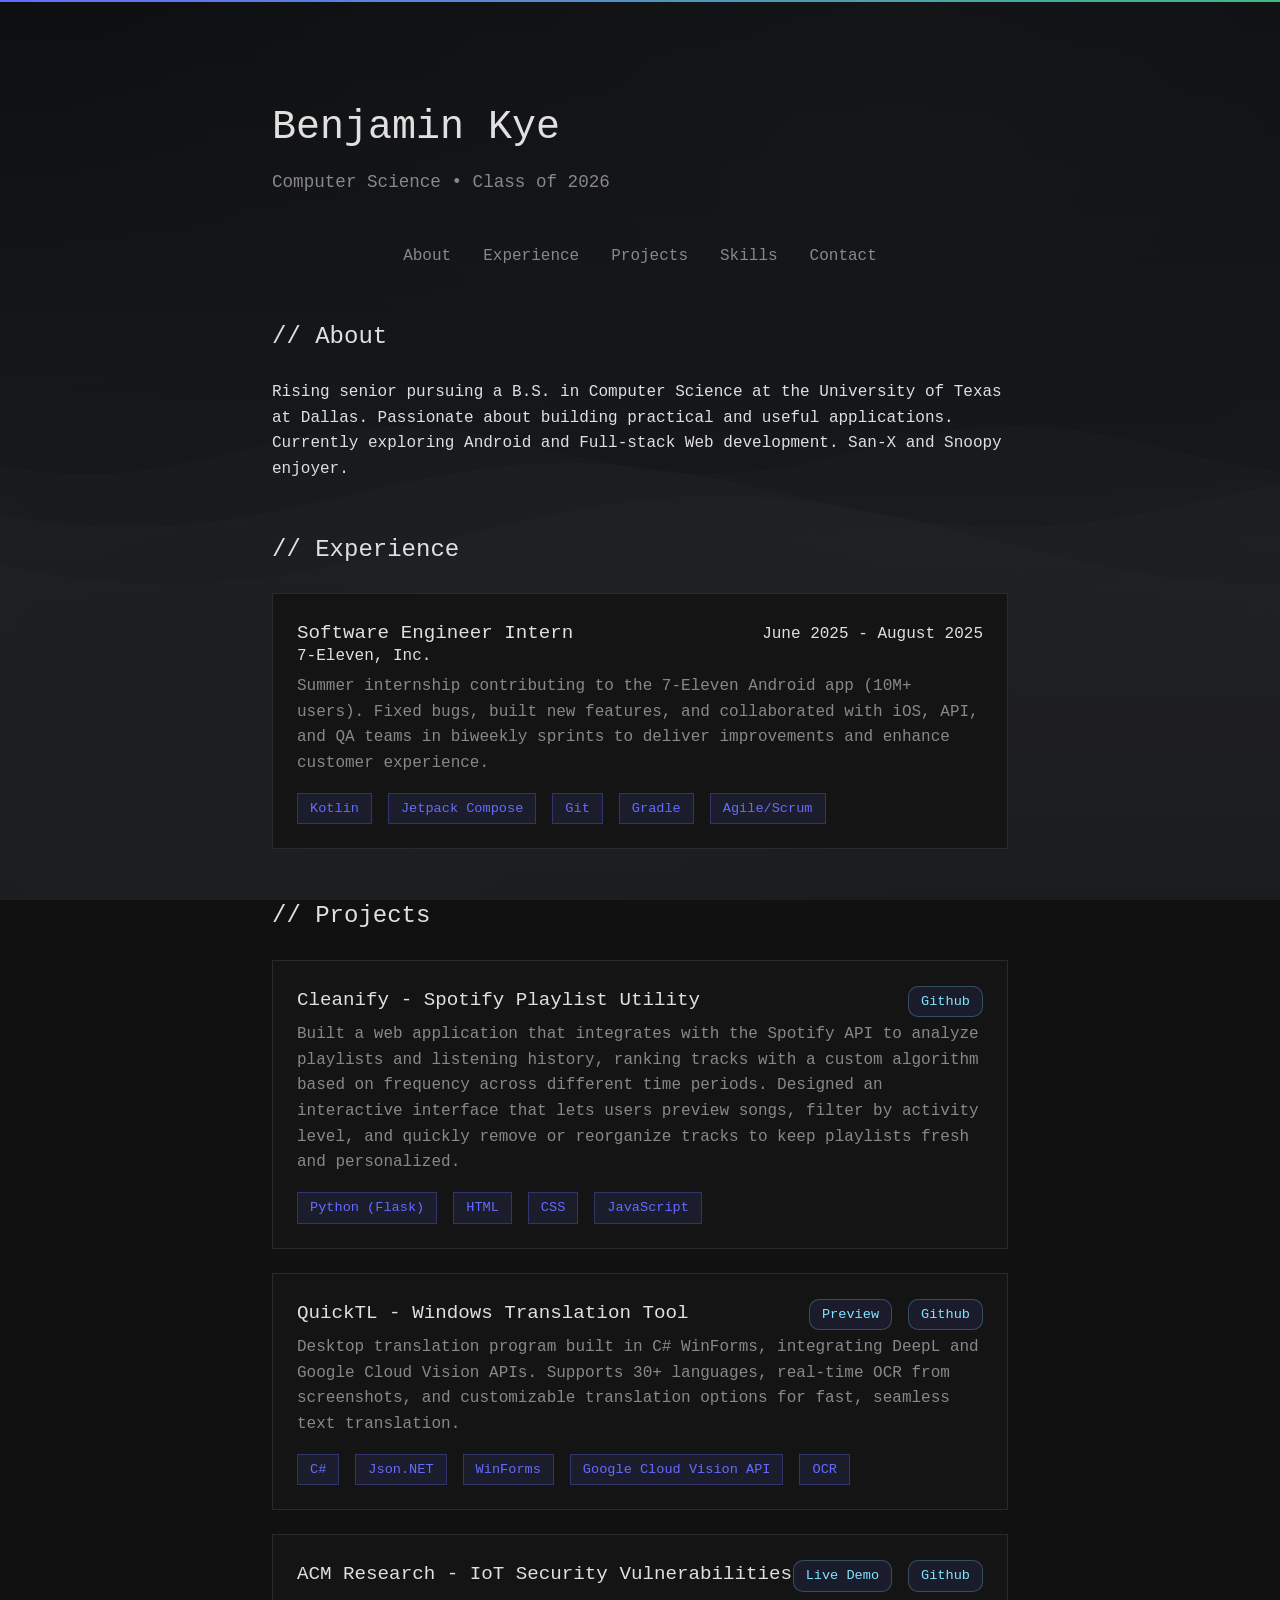
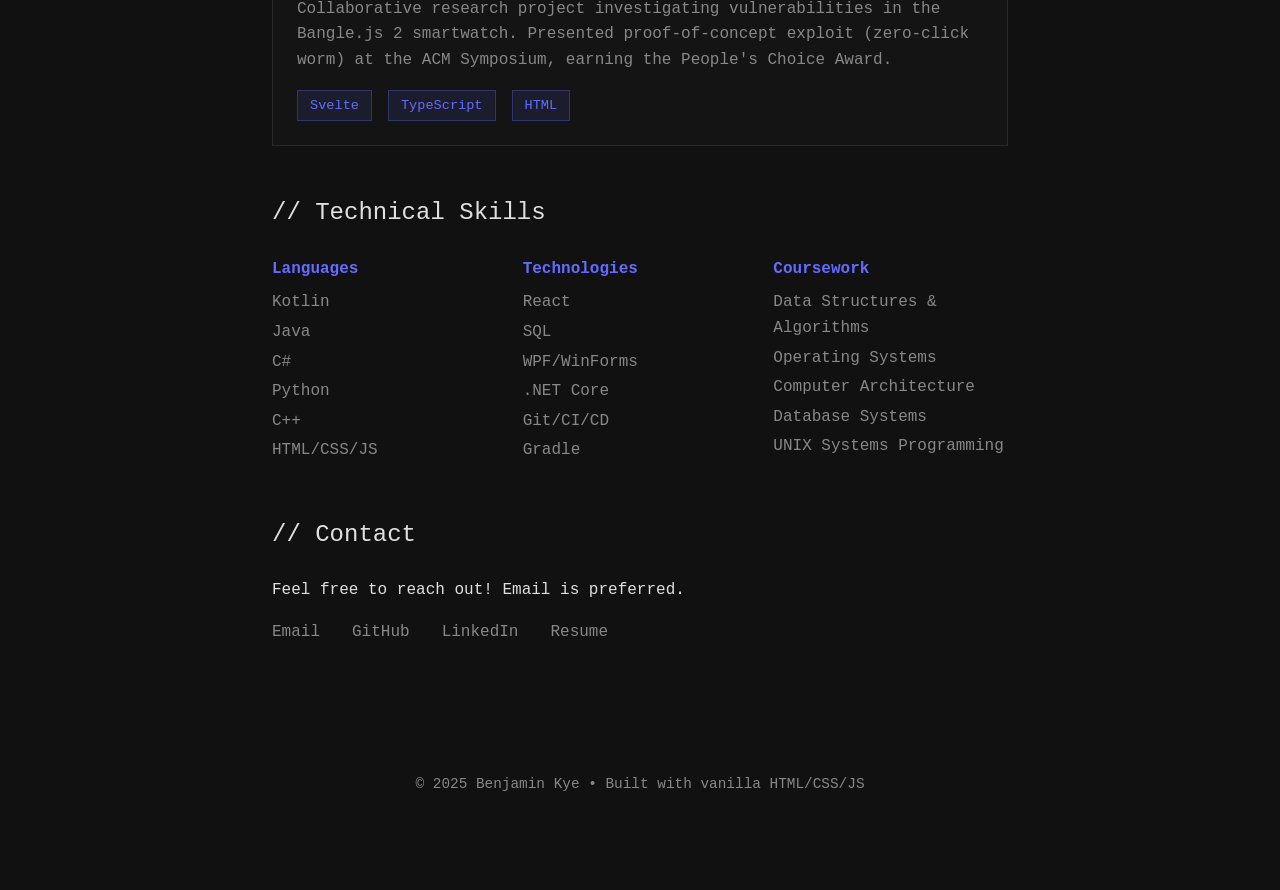
==== index.html @ eb9544be "Merge branch 'main' of https://github.com/neb04/benjaminkye.github.io" ====
<!DOCTYPE html>
<html lang="en">
<head>
    <meta charset="UTF-8">
    <meta name="viewport" content="width=device-width, initial-scale=1.0">
    <title>Benjamin Kye - Home</title>
    <link rel="stylesheet" href="/styles.css">
    <link rel="icon" type="image/png" href="/favicons/favicon-96x96.png" sizes="96x96" />
	<link rel="icon" type="image/svg+xml" href="/favicons/favicon.svg" />
	<link rel="shortcut icon" href="/favicons/favicon.ico" />
	<link rel="apple-touch-icon" sizes="180x180" href="/favicons/apple-touch-icon.png" />
	<meta name="apple-mobile-web-app-title" content="Benjamin Kye" />
	<link rel="manifest" href="/favicons/site.webmanifest" />
</head>
<body>
    <div class="gradient-border"></div>
    
    <div class="container">
        <header>
            <h1>Benjamin Kye</h1>
            <p class="subtitle">Computer Science • Class of 2026</p>
        </header>

        <nav>
            <a href="#about">About</a>
            <a href="#experience">Experience</a>
            <a href="#projects">Projects</a>
            <a href="#skills">Skills</a>
            <a href="#contact">Contact</a>
        </nav>

        <section id="about">
            <h2>// About</h2>
            <p>Rising senior pursuing a B.S. in Computer Science at the University of Texas at Dallas. Passionate about building practical and useful applications. Currently exploring Android and Full-stack Web development. San-X and Snoopy enjoyer.</p>
        </section>

        <section id="experience">
            <h2>// Experience</h2>
            <div class="experience">
                <div class="project-header">
                    <h3>Software Engineer Intern</h3>
                    <h4>June 2025 - August 2025</h4>
                </div>
                <h4>7-Eleven, Inc.</h4>
                <p>Summer internship contributing to the 7-Eleven Android app (10M+ users). 
                    Fixed bugs, built new features, and collaborated with iOS, API, 
                    and QA teams in biweekly sprints to deliver improvements and enhance 
                    customer experience.</p>
                <div class="tech-stack">
                    <span class="tech">Kotlin</span>
                    <span class="tech">Jetpack Compose</span>
                    <span class="tech">Git</span>
                    <span class="tech">Gradle</span>
                    <span class="tech">Agile/Scrum</span>
                </div>
            </div>
        </section>

        <section id="projects">
            <h2>// Projects</h2>
            
            <div class="project">
                <div class="project-header">
                    <h3>Cleanify - Spotify Playlist Utility</h3>
                    <div class="project-buttons">
                        <!-- <a href="livedemo" target="_blank" class="project-button">Website</a> -->
                        <a href="" onclick = "alert('WIP, will be pushed to github once I figure out hosting/deployment'); return false;" target="_blank" class="project-button">Github</a>
                    </div>
                </div>
                <p>Built a web application that integrates with the Spotify API to analyze playlists and listening history, ranking tracks with a custom algorithm based on frequency across different time periods. Designed an interactive interface that lets users preview songs, filter by activity level, and quickly remove or reorganize tracks to keep playlists fresh and personalized.</p>
                <div class="tech-stack">
                    <span class="tech">Python (Flask)</span>
                    <span class="tech">HTML</span>
                    <span class="tech">CSS</span>
                    <span class="tech">JavaScript</span>
                </div>
            </div>

            <div class="project">
                <div class="project-header">
                    <h3>QuickTL - Windows Translation Tool</h3>
                    <div class="project-buttons">
                        <a href="https://github.com/benjaminkye/QuickTL?tab=readme-ov-file#demo" target="_blank" class="project-button">Preview</a>
                        <a href="https://github.com/benjaminkye/QuickTL" target="_blank" class="project-button">Github</a>
                    </div>
                </div>
                <p>Desktop translation program built in C# WinForms, integrating DeepL and Google Cloud Vision APIs. Supports 30+ languages, real-time OCR from screenshots, and customizable translation options for fast, seamless text translation.</p>
                <div class="tech-stack">
                    <span class="tech">C#</span>
                    <span class="tech">Json.NET</span>
                    <span class="tech">WinForms</span>
                    <span class="tech">Google Cloud Vision API</span>
                    <span class="tech">OCR</span>
                </div>
            </div>
            <div class="project">
                <div class="project-header">
                    <h3>ACM Research - IoT Security Vulnerabilities</h3>
                    <div class="project-buttons">
                        <a href="https://acm-research.github.io/IoTSecurityVulnerabilities/" target="_blank" class="project-button">Live Demo</a>
                        <a href="https://github.com/ACM-Research/IoTSecurityVulnerabilities" target="_blank" class="project-button">Github</a>
                    </div>
                </div>
                <p>Collaborative research project investigating vulnerabilities in the Bangle.js 2 smartwatch. 
                    Presented proof-of-concept exploit (zero-click worm) at the ACM Symposium, 
                    earning the People's Choice Award.</p>
                <div class="tech-stack">
                    <span class="tech">Svelte</span>
                    <span class="tech">TypeScript</span>
                    <span class="tech">HTML</span>
                </div>
            </div>
        </section>

        <section id="skills">
            <h2>// Technical Skills</h2>
            <div class="skills-grid">
                <div class="skill-category">
                    <h3>Languages</h3>
                    <ul>
                        <li>Kotlin</li>
                        <li>Java</li>
                        <li>C#</li>
                        <li>Python</li>
                        <li>C++</li>
                        <li>HTML/CSS/JS</li>
                    </ul>
                </div>
                <div class="skill-category">
                    <h3>Technologies</h3>
                    <ul>
                        <li>React</li>
                        <li>SQL</li>
                        <li>WPF/WinForms</li>
                        <li>.NET Core</li>
                        <li>Git/CI/CD</li>
                        <li>Gradle</li>
                    </ul>
                </div>
                <div class="skill-category">
                    <h3>Coursework</h3>
                    <ul>
                        <li>Data Structures & Algorithms</li>
                        <li>Operating Systems</li>
                        <li>Computer Architecture</li>
                        <li>Database Systems</li>
                        <li>UNIX Systems Programming</li>
                    </ul>
                </div>
            </div>
        </section>

        <section id="contact">
            <h2>// Contact</h2>
            <p>Feel free to reach out! Email is preferred.</p>
            <div class="contact-links">
                <a href="mailto:benkye04@gmail.com">Email</a>
                <a href="https://github.com/benjaminkye" target="_blank">GitHub</a>
                <a href="https://linkedin.com/in/benjamin-kye" target="_blank">LinkedIn</a>
                <a href="/public_resume.pdf" target="_blank">Resume</a>
            </div>
        </section>

        <footer>
            <p>© 2025 Benjamin Kye • Built with vanilla HTML/CSS/JS</p>
        </footer>
    </div>
    <script src="/bg.js"></script>
    <script src="/script.js"></script>
</body>
</html>
---- styles.css ----
html { scroll-behavior: smooth; }

* {
    margin: 0;
    padding: 0;
    box-sizing: border-box;
}

:root {
    --bg-primary: #111111;
    /* --bg-secondary: #161616; */
    --bg-secondary: #141414;
    --text-primary: #e0e0e0;
    --text-secondary: #888888;
    --accent: rgb(100, 108, 255);
    --accent-bright: #80e5ff;
    --accent-bright-border: rgba(128, 230, 255, 0.1);
    --border: #2a2a2a;
}

body {
    font-family: 'JetBrains Mono', 'Fira Code', 'Consolas', monospace;
    background-color: var(--bg-primary);
    color: var(--text-primary);
    line-height: 1.6;
    overflow-x: hidden;
}

.gradient-border {
    position: fixed;
    top: 0;
    left: 0;
    right: 0;
    height: 2px;
    background: linear-gradient(90deg, #646cff, #42b883, #646cff);
    background-size: 200% 100%;
    animation: gradient-shift 3s ease infinite;
    z-index: 2147483647;
}

@keyframes gradient-shift {
    0% { background-position: 0% 50%; }
    100% { background-position: 200% 50%; }
}

.container {
    max-width: 800px;
    margin: 0 auto;
    padding: 2rem;
}

header {
    margin-top: 4rem;
}

h1 {
    font-size: 2.5rem;
    font-weight: 400;
    margin-bottom: 0.5rem;
}

.subtitle {
    color: var(--text-secondary);
    font-size: 1.1rem;
}

nav {
    margin-top: 3rem;
    display: flex;
    justify-content: center;
    gap: 2rem;
    flex-wrap: wrap;
}

nav a {
    color: var(--text-secondary);
    text-decoration: none;
    transition: color 0.3s ease;
    position: relative;
}

nav a:hover {
    color: var(--text-primary);
}

nav a::after {
    content: '';
    position: absolute;
    bottom: -4px;
    left: 0;
    width: 0;
    height: 1px;
    background-color: var(--accent);
    transition: width 0.3s ease;
}

nav a:hover::after {
    width: 100%;
}

section {
    margin: 3rem 0;
}

h2 {
    font-size: 1.5rem;
    font-weight: 400;
    margin-bottom: 1.5rem;
    color: var(--text-primary);
}

.experience {
    background-color: var(--bg-secondary);
    border: 1px solid var(--border);
    padding: 1.5rem;
    margin-bottom: 1.5rem;
    transition: transform 0.2s ease, border-color 0.2s ease;
}

.experience:hover {
    transform: translateX(4px);
    border-color: var(--accent);
}

.experience h3 {
    font-size: 1.2rem;
    font-weight: 400;
}

.experience h4 {
    font-size: 1rem;
    font-weight: 400;
    margin-top: -.3rem;
}

.experience p {
    color: var(--text-secondary);
    margin-top: .3rem;
    margin-bottom: 1rem;
}
.experience li {
    color: var(--text-secondary);
    margin-top: .3rem;
    margin-bottom: 1rem;
}

.project {
    background-color: var(--bg-secondary);
    border: 1px solid var(--border);
    padding: 1.5rem;
    margin-bottom: 1.5rem;
    transition: transform 0.2s ease, border-color 0.2s ease;
    
}

.project:hover {
    transform: translateX(4px);
    border-color: var(--accent);
}

.project h3 {
    font-size: 1.2rem;
    font-weight: 400;
}

.project p {
    color: var(--text-secondary);
    margin-top: .3rem;
    margin-bottom: 1rem;
}

.project-header {
    display: flex;
    justify-content: space-between;
    align-items: first baseline;
    flex-wrap: wrap;
    
}

.project-header h4 {
    font-size: 1rem;
    font-weight: 400;
}

.project-buttons {
    display: flex;
    gap: 1rem;
    flex-wrap: wrap;
}

.project-button {
    display: flex;
    text-decoration: none;
    position: relative;
    font-size: 0.85rem;
    color: var(--accent-bright);
    background-color: rgba(100, 108, 255, 0.1);
    padding: 0.25rem 0.75rem;
    border: 1px solid rgba(128, 230, 255, 0.25);
    border-radius: 10px;
    transition: transform 0.2s ease, border-color 0.2s ease;

}

.project-button:hover {
    color: rgb(211, 246, 255);
    border-color: var(--accent-bright);
    transform: translateY(-2px)
}

.tech-stack {
    display: flex;
    gap: 1rem;
    flex-wrap: wrap;
}

.tech {
    font-size: 0.85rem;
    color: var(--accent);
    background-color: rgba(100, 108, 255, 0.1);
    padding: 0.25rem 0.75rem;
    border: 1px solid rgba(100, 108, 255, 0.3);
}

.skills-grid {
    display: grid;
    grid-template-columns: repeat(auto-fit, minmax(200px, 1fr));
    gap: 1rem;
}

.skill-category h3 {
    font-size: 1rem;
    margin-bottom: 0.5rem;
    color: var(--accent);
}

.skill-category ul {
    list-style: none;
}

.skill-category li {
    color: var(--text-secondary);
    margin-bottom: 0.25rem;
}

.contact-links {
    display: flex;
    gap: 2rem;
    flex-wrap: wrap;
    margin-top: 1rem;
}

.contact-links a {
    color: var(--text-secondary);
    text-decoration: none;
    transition: color 0.3s ease;
}

.contact-links a:hover {
    color: var(--accent);
}

footer {
    margin-top: 6rem;
    padding: 2rem 0;
    text-align: center;
    color: var(--text-secondary);
    font-size: 0.9rem;
}

@keyframes fade-in {
    from {
        opacity: 0;
        transform: translateY(10px);
    }
    to {
        opacity: 1;
        transform: translateY(0);
    }
}

section {
    animation: fade-in 0.6s ease-out;
}
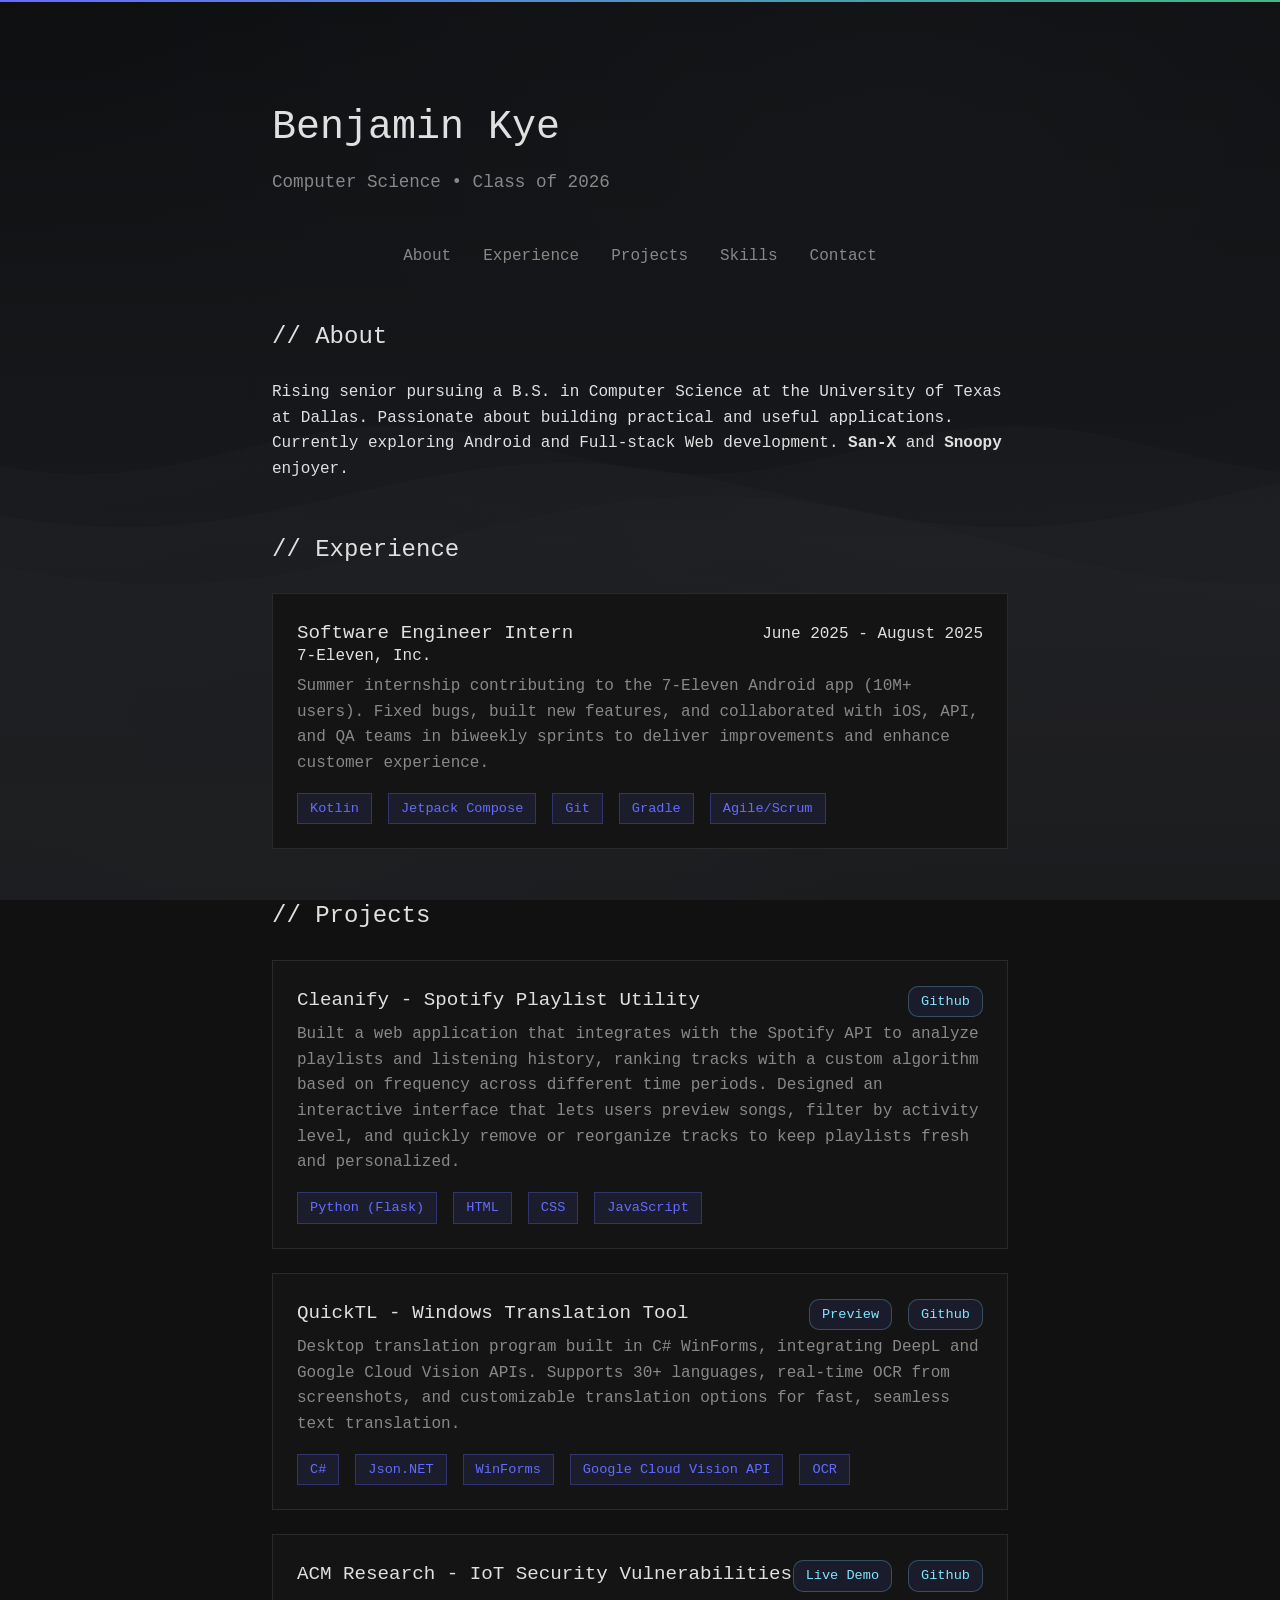
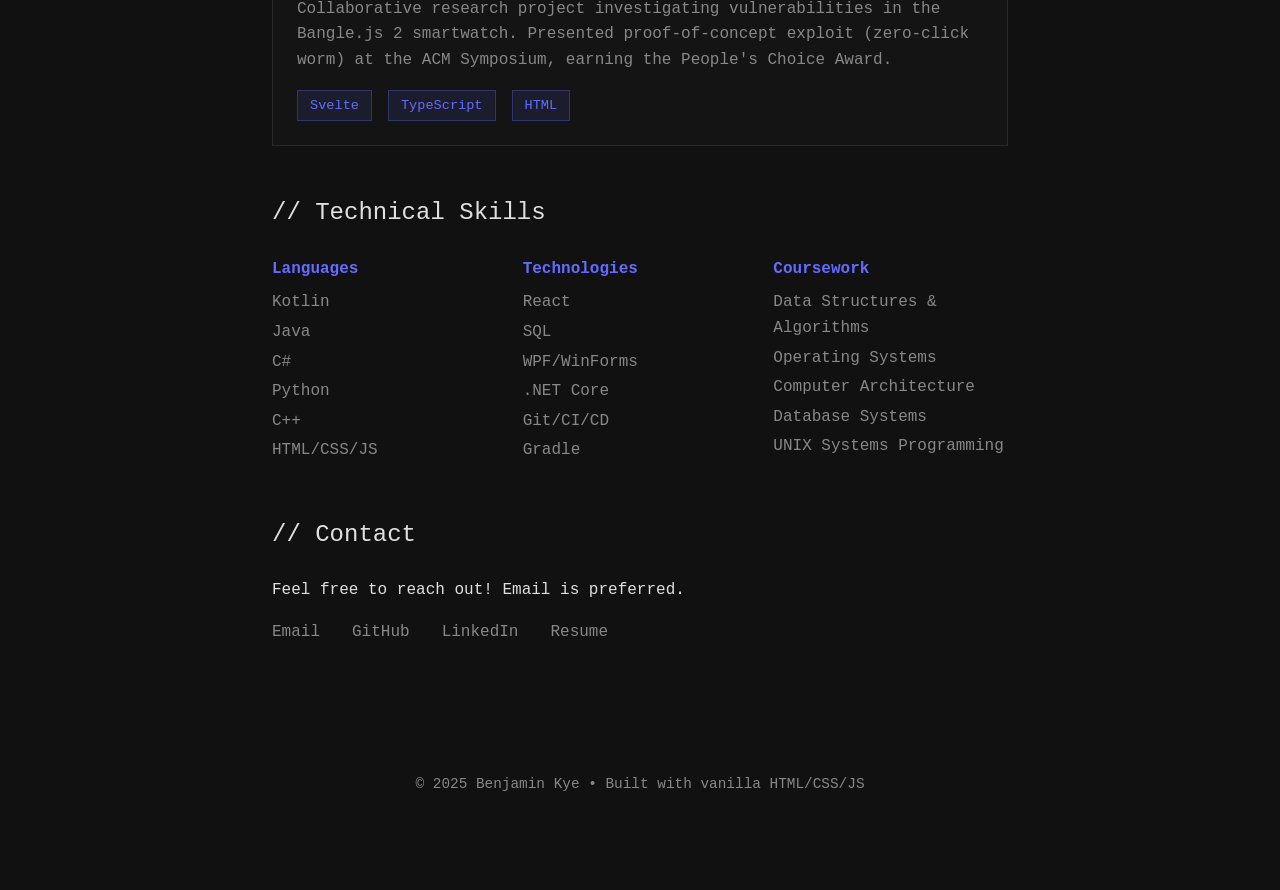
==== commit cf00f463: "sparkle" ====
--- a/index.html
+++ b/index.html
@@ -31,7 +31,12 @@
 
         <section id="about">
             <h2>// About</h2>
-            <p>Rising senior pursuing a B.S. in Computer Science at the University of Texas at Dallas. Passionate about building practical and useful applications. Currently exploring Android and Full-stack Web development. San-X and Snoopy enjoyer.</p>
+            <p>Rising senior pursuing a B.S. in Computer Science at the University of 
+                Texas at Dallas. Passionate about building practical and useful 
+                applications. Currently exploring Android and Full-stack Web development. 
+                <span class="sparkly">San-X</span> and 
+                <span class="sparkly">Snoopy</span> 
+                enjoyer.</p>
         </section>
 
         <section id="experience">
@@ -165,6 +170,7 @@
             <p>© 2025 Benjamin Kye • Built with vanilla HTML/CSS/JS</p>
         </footer>
     </div>
+    <script src="/scripts/sparkle.js"></script>
     <script src="/bg.js"></script>
     <script src="/script.js"></script>
 </body>
--- a/styles.css
+++ b/styles.css
@@ -281,4 +281,37 @@
 
 section {
     animation: fade-in 0.6s ease-out;
+}
+
+.sparkly {
+    display: inline-block;
+    position: relative;
+    font-weight: bold;
+    cursor: pointer;
+    isolation: isolate;
+    transition: color 0.3s ease;
+    z-index: 0;
+}
+
+.sparkly:hover {
+    color: var(--accent);
+}
+
+.sparkle {
+    position: absolute;
+    display: block;
+    animation: spin 1000ms linear, comeInOut 1000ms forwards;
+    pointer-events: none;
+    /* z-index determined by js */
+}
+
+@keyframes comeInOut {
+    0%   { transform: scale(0); opacity: 0; }
+    50%  { transform: scale(1); opacity: 1; }
+    100% { transform: scale(0); opacity: 0; }
+}
+
+@keyframes spin {
+    from {rotate: 0deg; }
+    to {rotate: 180deg; }
 }
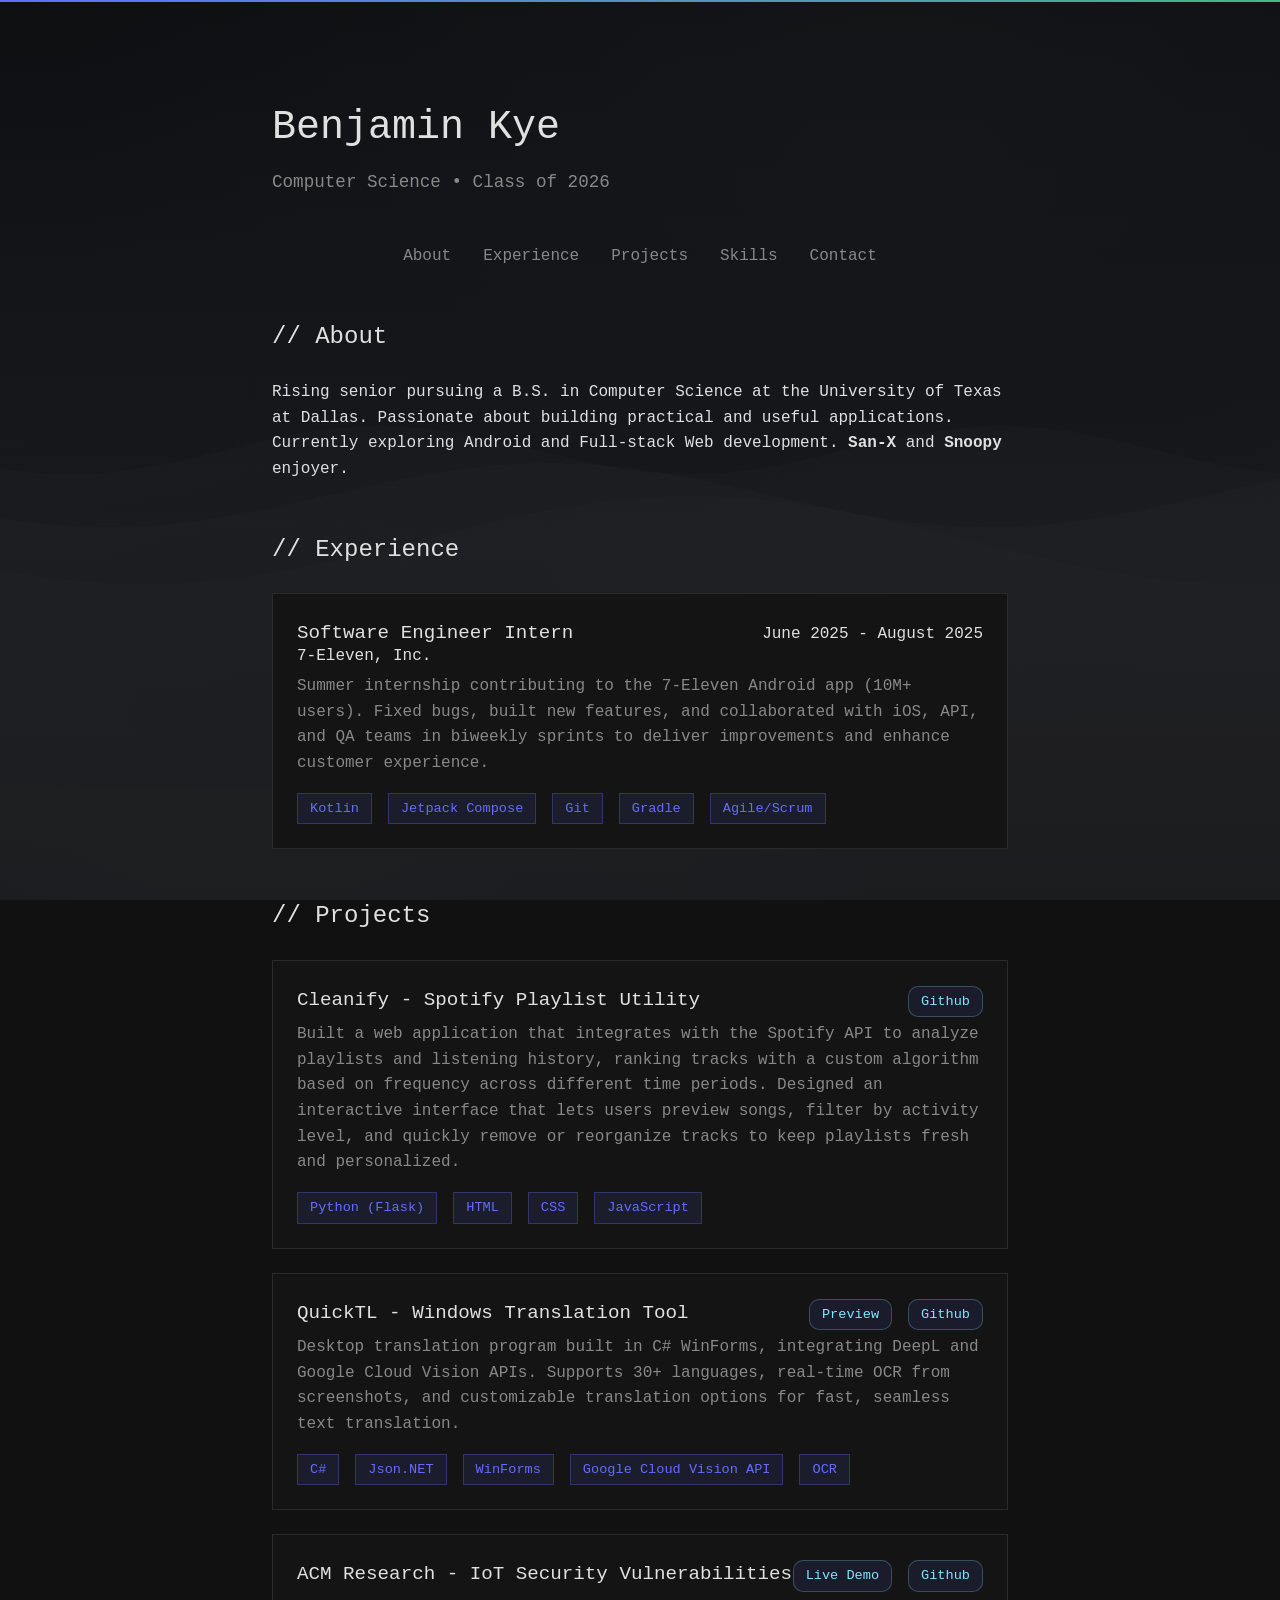
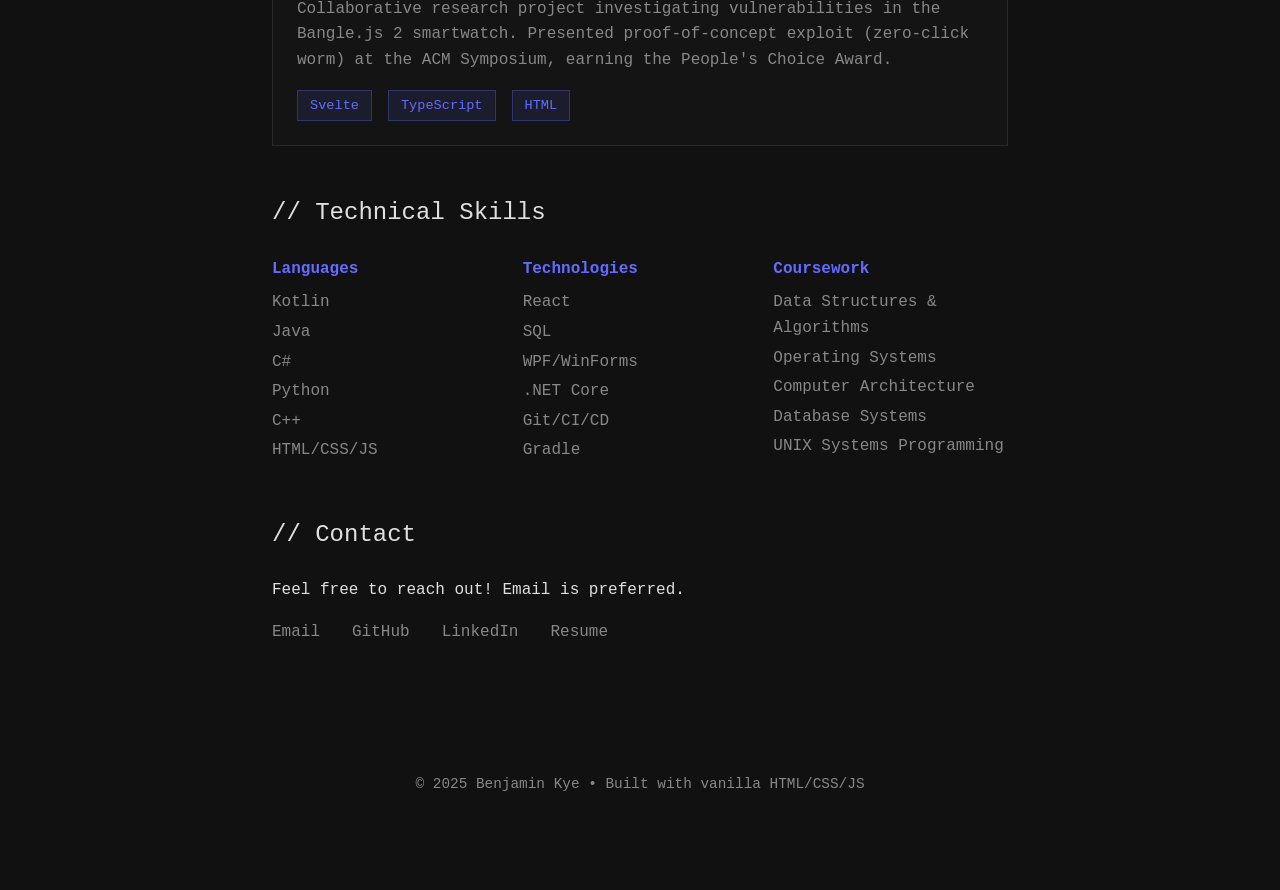
==== commit 3372b9ee: "cleanup" ====
--- a/index.html
+++ b/index.html
@@ -11,6 +11,10 @@
 	<link rel="apple-touch-icon" sizes="180x180" href="/favicons/apple-touch-icon.png" />
 	<meta name="apple-mobile-web-app-title" content="Benjamin Kye" />
 	<link rel="manifest" href="/favicons/site.webmanifest" />
+
+    <script defer src="/scripts/sparkle.js"></script>
+    <script defer src="/scripts/bg.js"></script>
+    <script defer src="/scripts/script.js"></script>
 </head>
 <body>
     <div class="gradient-border"></div>
@@ -170,8 +174,5 @@
             <p>© 2025 Benjamin Kye • Built with vanilla HTML/CSS/JS</p>
         </footer>
     </div>
-    <script src="/scripts/sparkle.js"></script>
-    <script src="/bg.js"></script>
-    <script src="/script.js"></script>
 </body>
 </html>
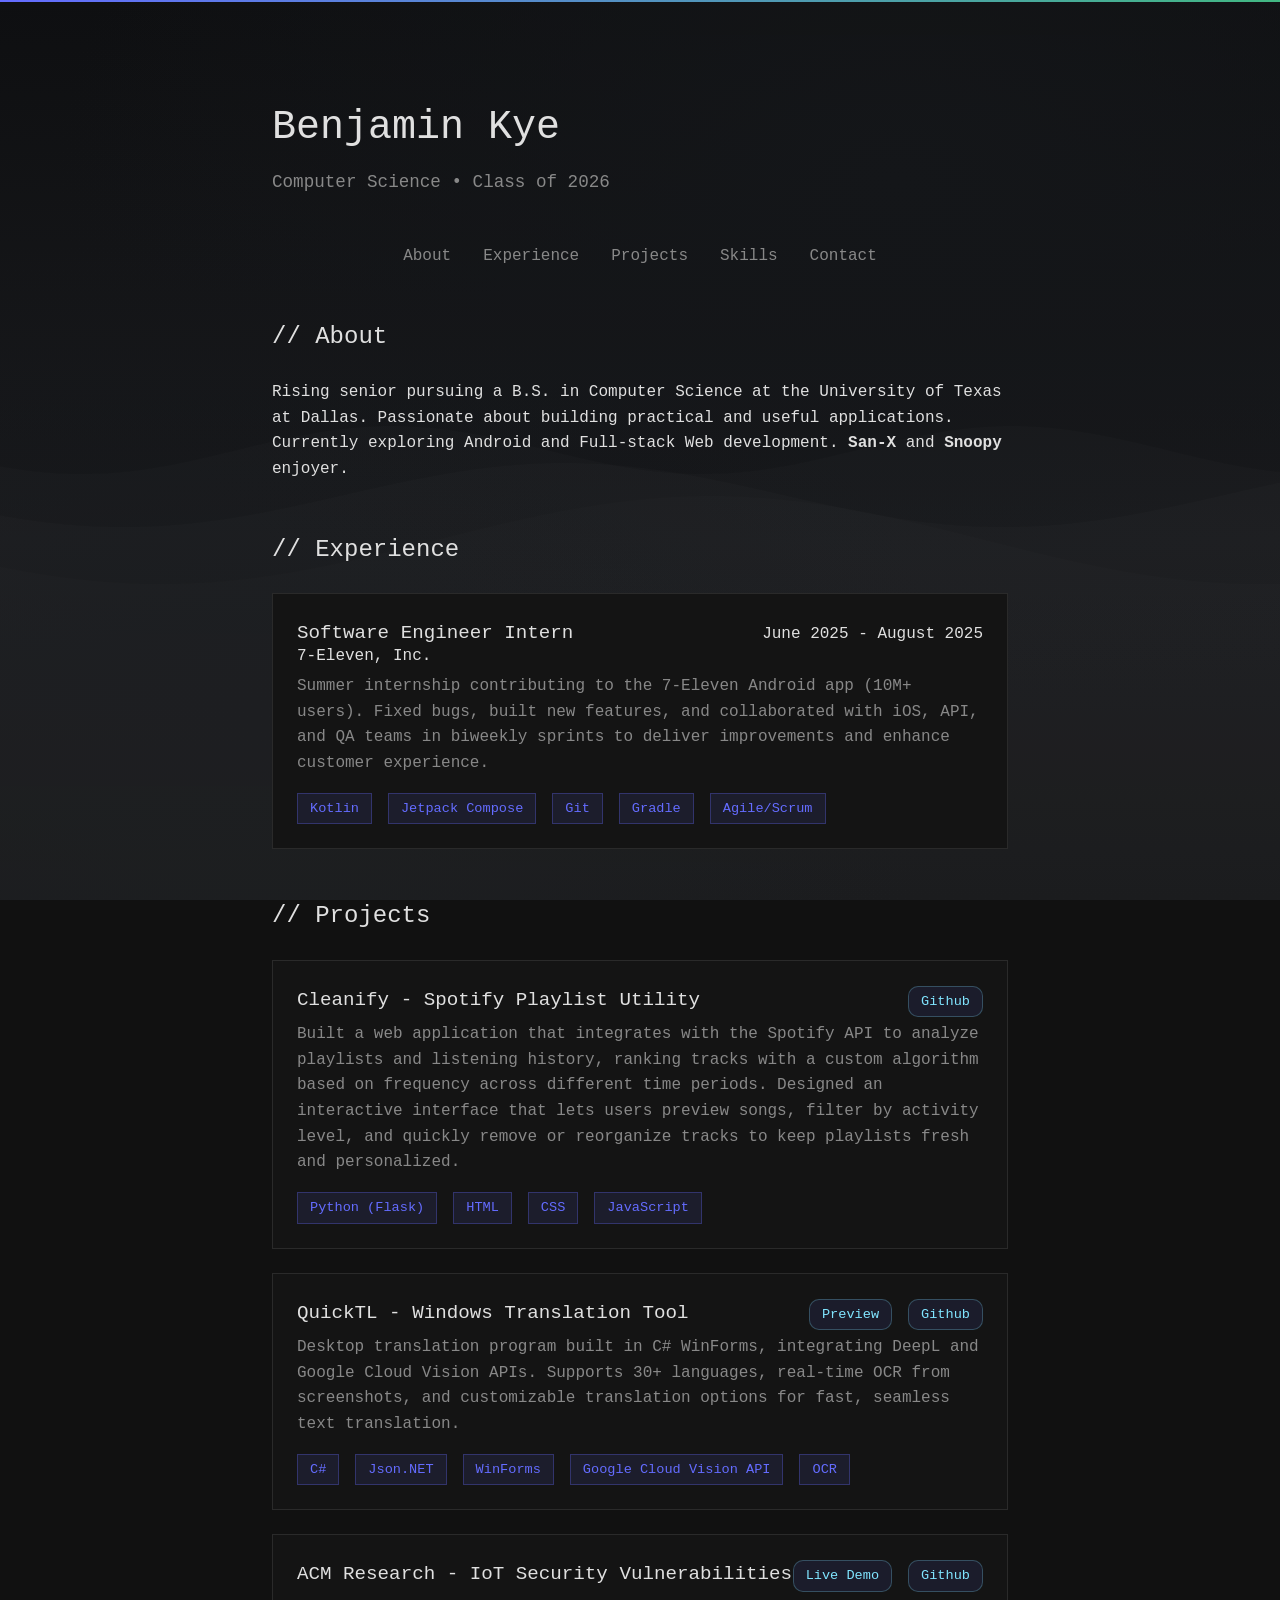
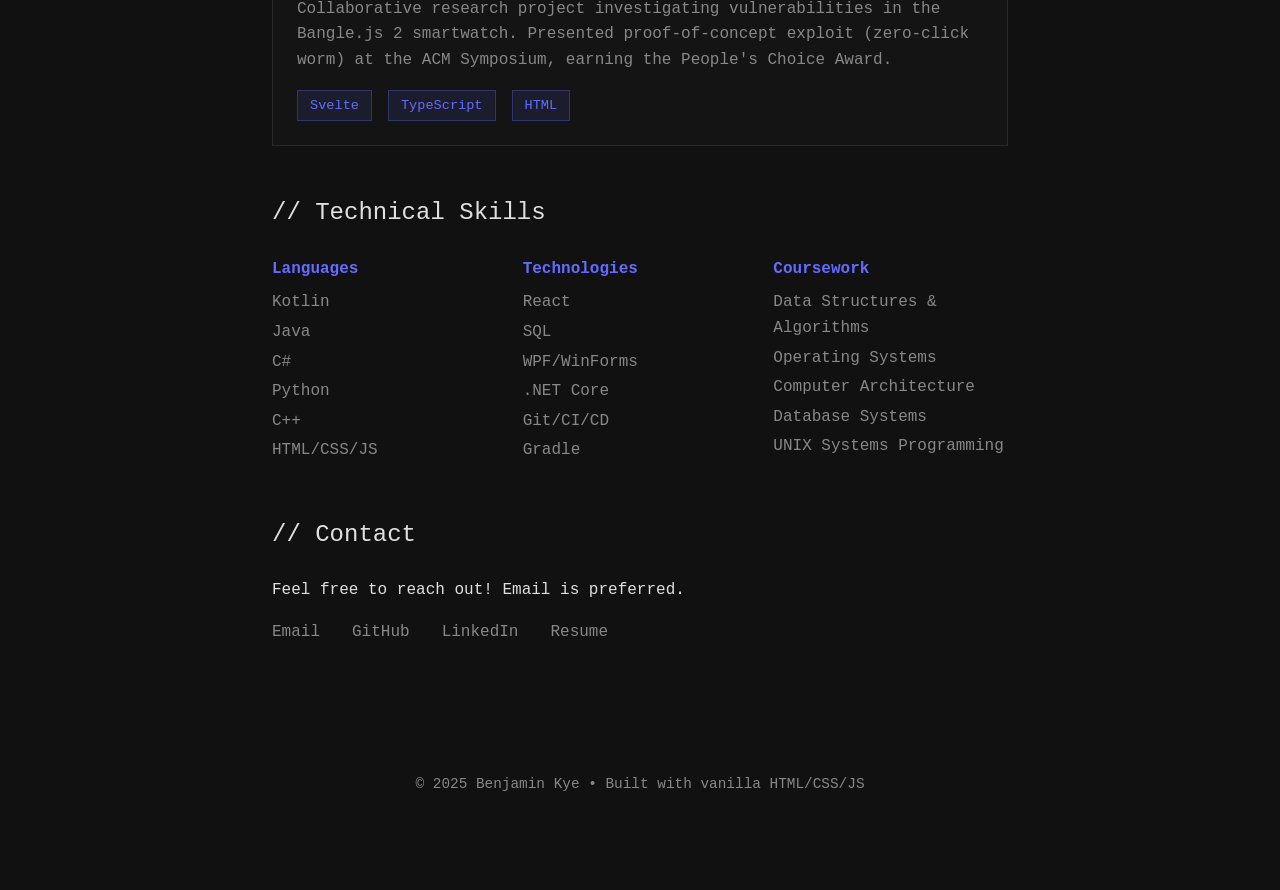
==== commit da885be9: "peek" ====
--- a/index.html
+++ b/index.html
@@ -14,6 +14,7 @@
 
     <script defer src="/scripts/sparkle.js"></script>
     <script defer src="/scripts/bg.js"></script>
+    <script defer src="/scripts/peek.js"></script>
     <script defer src="/scripts/script.js"></script>
 </head>
 <body>
@@ -38,8 +39,8 @@
             <p>Rising senior pursuing a B.S. in Computer Science at the University of 
                 Texas at Dallas. Passionate about building practical and useful 
                 applications. Currently exploring Android and Full-stack Web development. 
-                <span class="sparkly">San-X</span> and 
-                <span class="sparkly">Snoopy</span> 
+                <span class="sparkly" id="sanx-text">San-X</span> and 
+                <span class="sparkly" id="snoopy-text">Snoopy</span> 
                 enjoyer.</p>
         </section>
 
@@ -62,8 +63,11 @@
                     <span class="tech">Gradle</span>
                     <span class="tech">Agile/Scrum</span>
                 </div>
+                <canvas id="san-x"></canvas>
+                <canvas id="snoopy"></canvas>                
             </div>
         </section>
+        
 
         <section id="projects">
             <h2>// Projects</h2>
--- a/styles.css
+++ b/styles.css
@@ -115,6 +115,8 @@
     padding: 1.5rem;
     margin-bottom: 1.5rem;
     transition: transform 0.2s ease, border-color 0.2s ease;
+    position: relative;
+    overflow: visible;
 }
 
 .experience:hover {
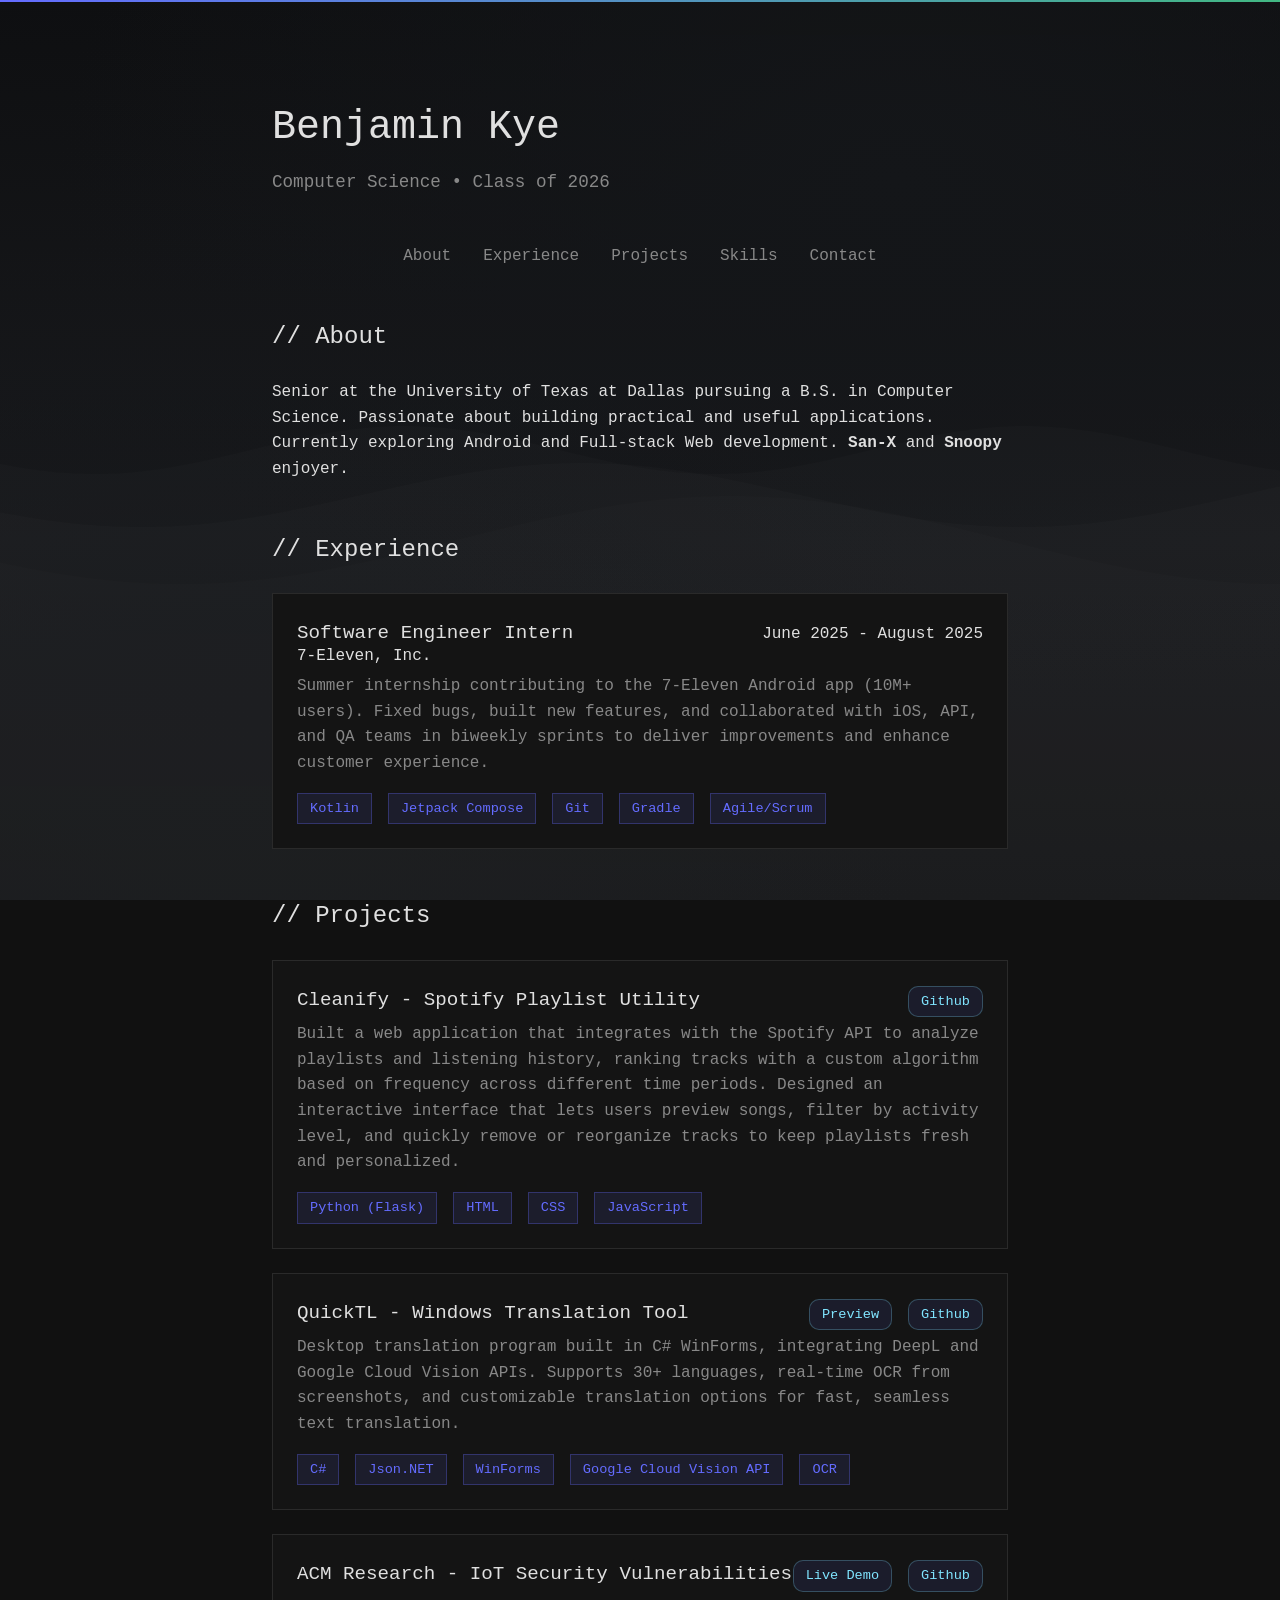
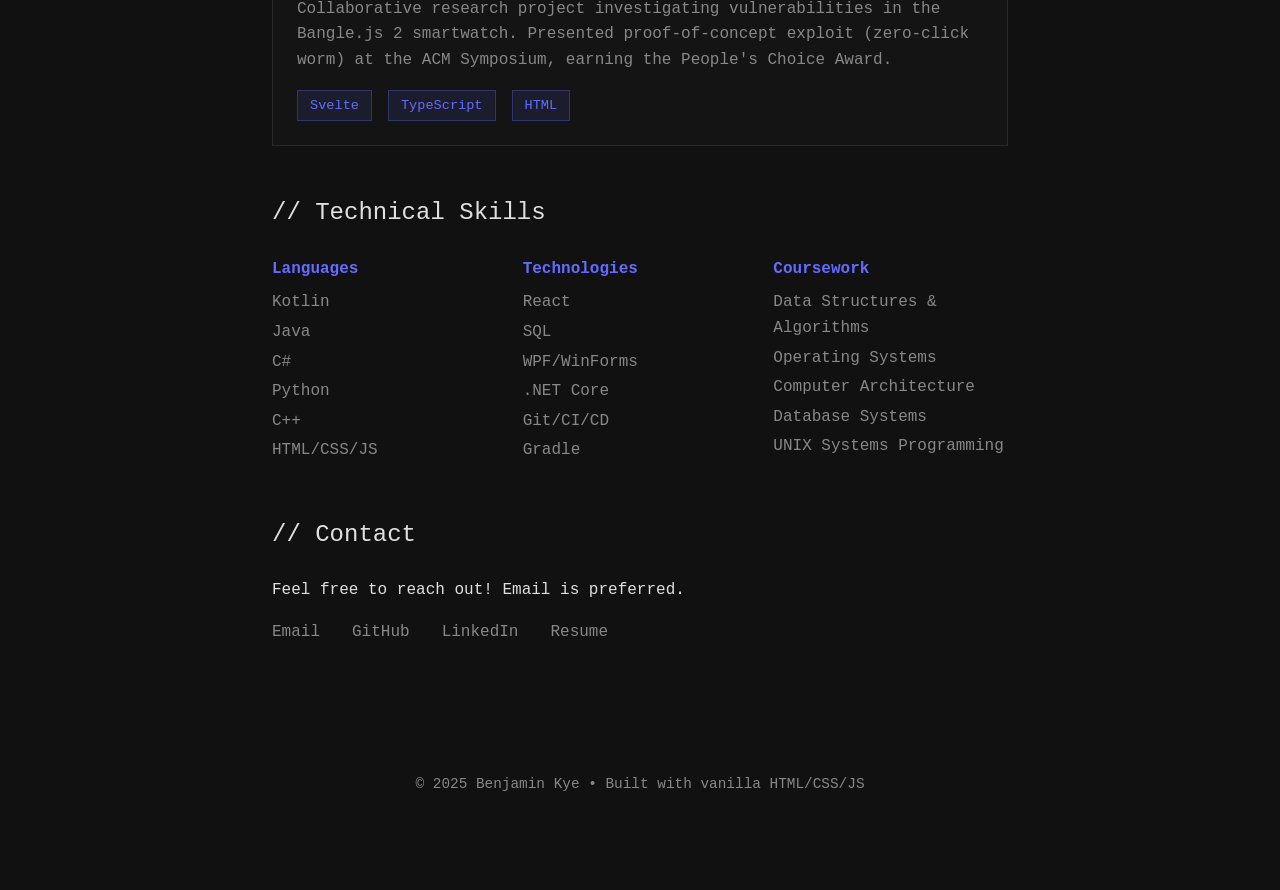
==== commit b3caff4e: "update about" ====
--- a/index.html
+++ b/index.html
@@ -36,8 +36,7 @@
 
         <section id="about">
             <h2>// About</h2>
-            <p>Rising senior pursuing a B.S. in Computer Science at the University of 
-                Texas at Dallas. Passionate about building practical and useful 
+            <p>Senior at the University of Texas at Dallas pursuing a B.S. in Computer Science. Passionate about building practical and useful 
                 applications. Currently exploring Android and Full-stack Web development. 
                 <span class="sparkly" id="sanx-text">San-X</span> and 
                 <span class="sparkly" id="snoopy-text">Snoopy</span> 
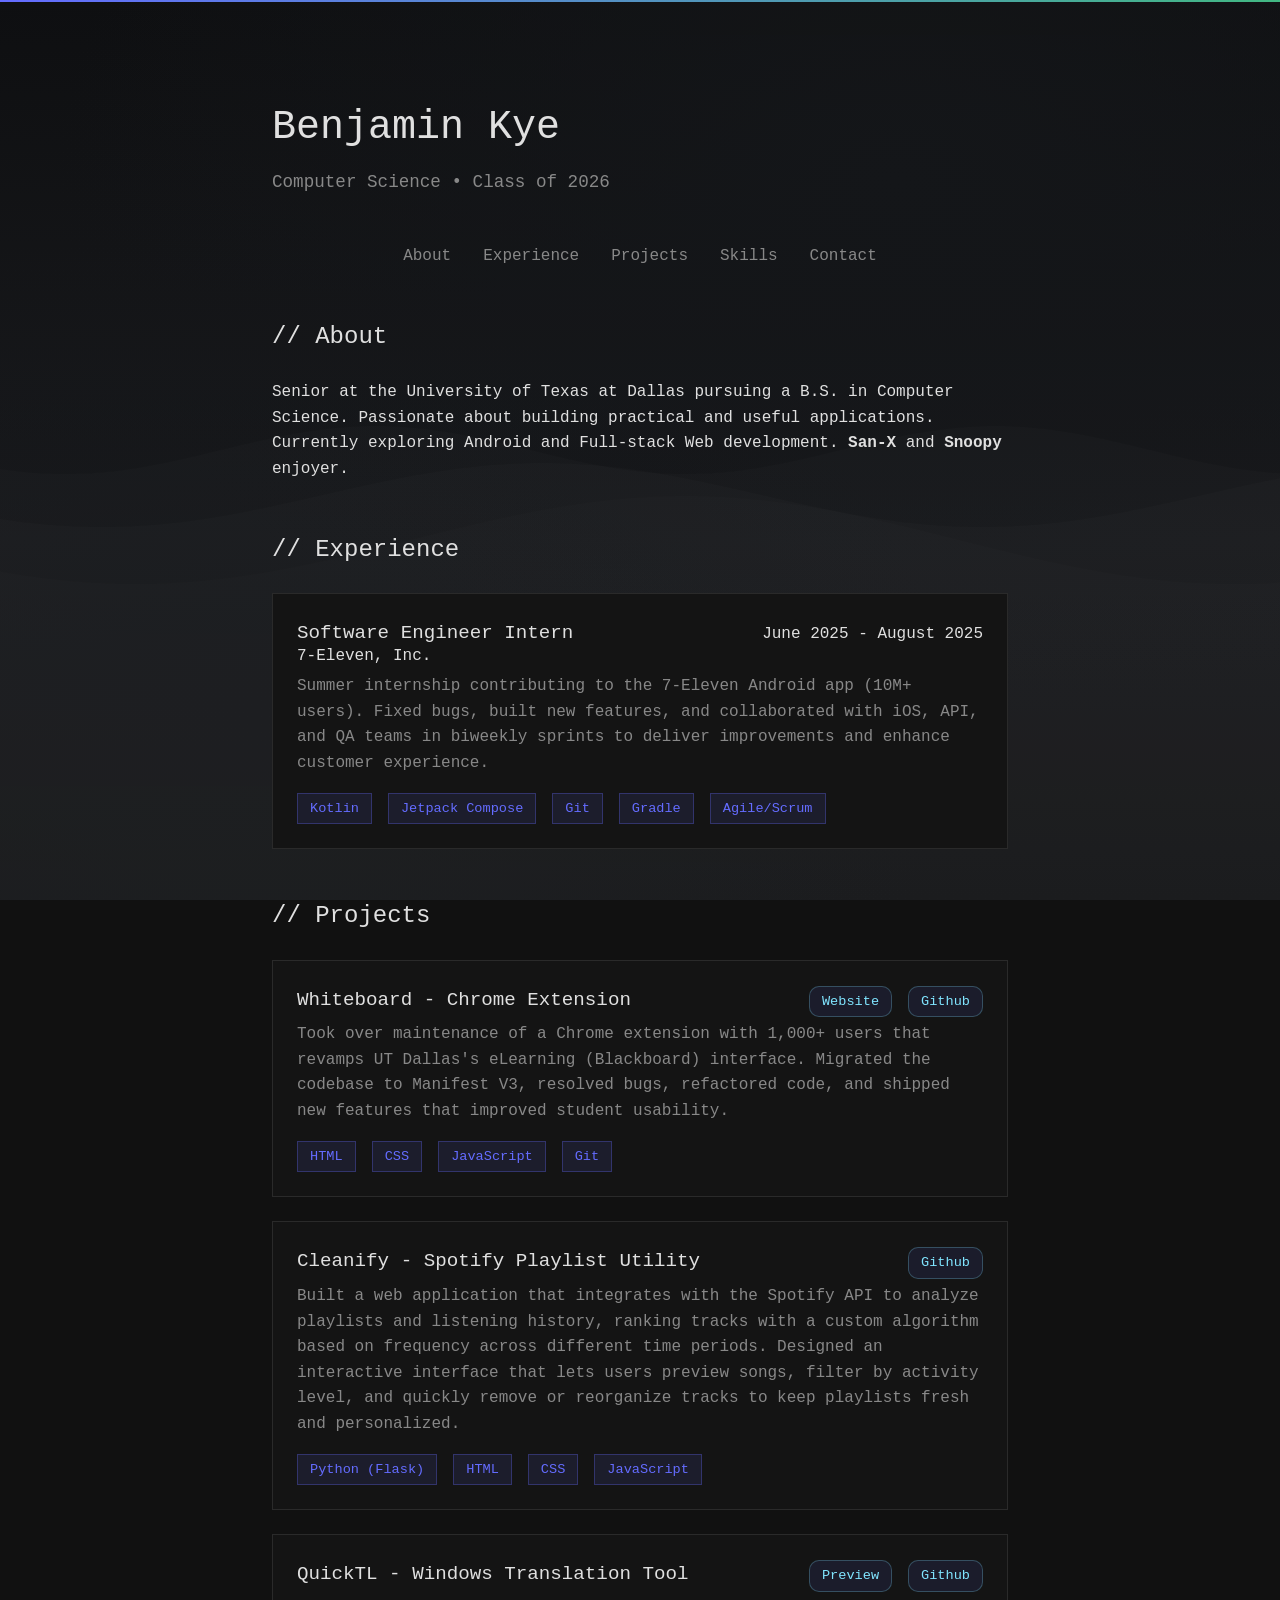
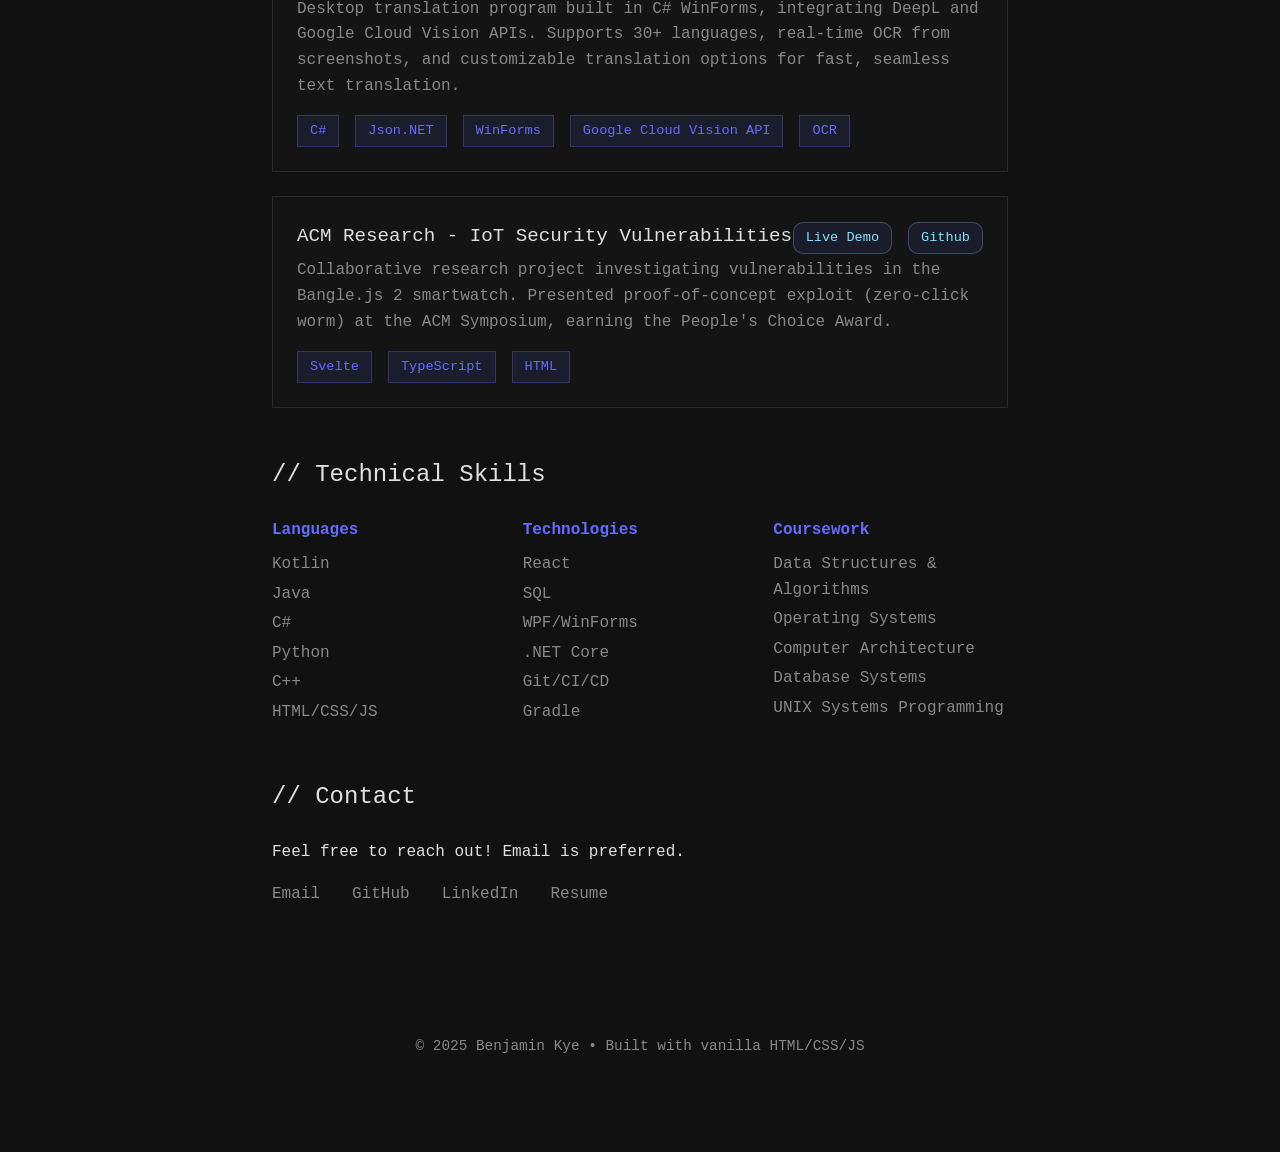
==== commit b2b8aece: "added project" ====
--- a/index.html
+++ b/index.html
@@ -71,6 +71,23 @@
         <section id="projects">
             <h2>// Projects</h2>
             
+            <div class="project">
+                <div class="project-header">
+                    <h3>Whiteboard - Chrome Extension</h3>
+                    <div class="project-buttons">
+                        <a href="https://chromewebstore.google.com/detail/hgoiijmhpdjkmecnlkpdcflgfjebpbhe" target="_blank" class="project-button">Website</a>
+                        <a href="https://github.com/sunnyguan/whiteboard" target="_blank" class="project-button">Github</a>
+                    </div>
+                </div>
+                <p>Took over maintenance of a Chrome extension with 1,000+ users that revamps UT Dallas's eLearning (Blackboard) interface. Migrated the codebase to Manifest V3, resolved bugs, refactored code, and shipped new features that improved student usability.</p>
+                <div class="tech-stack">
+                    <span class="tech">HTML</span>
+                    <span class="tech">CSS</span>
+                    <span class="tech">JavaScript</span>
+                    <span class="tech">Git</span>
+                </div>
+            </div>
+
             <div class="project">
                 <div class="project-header">
                     <h3>Cleanify - Spotify Playlist Utility</h3>
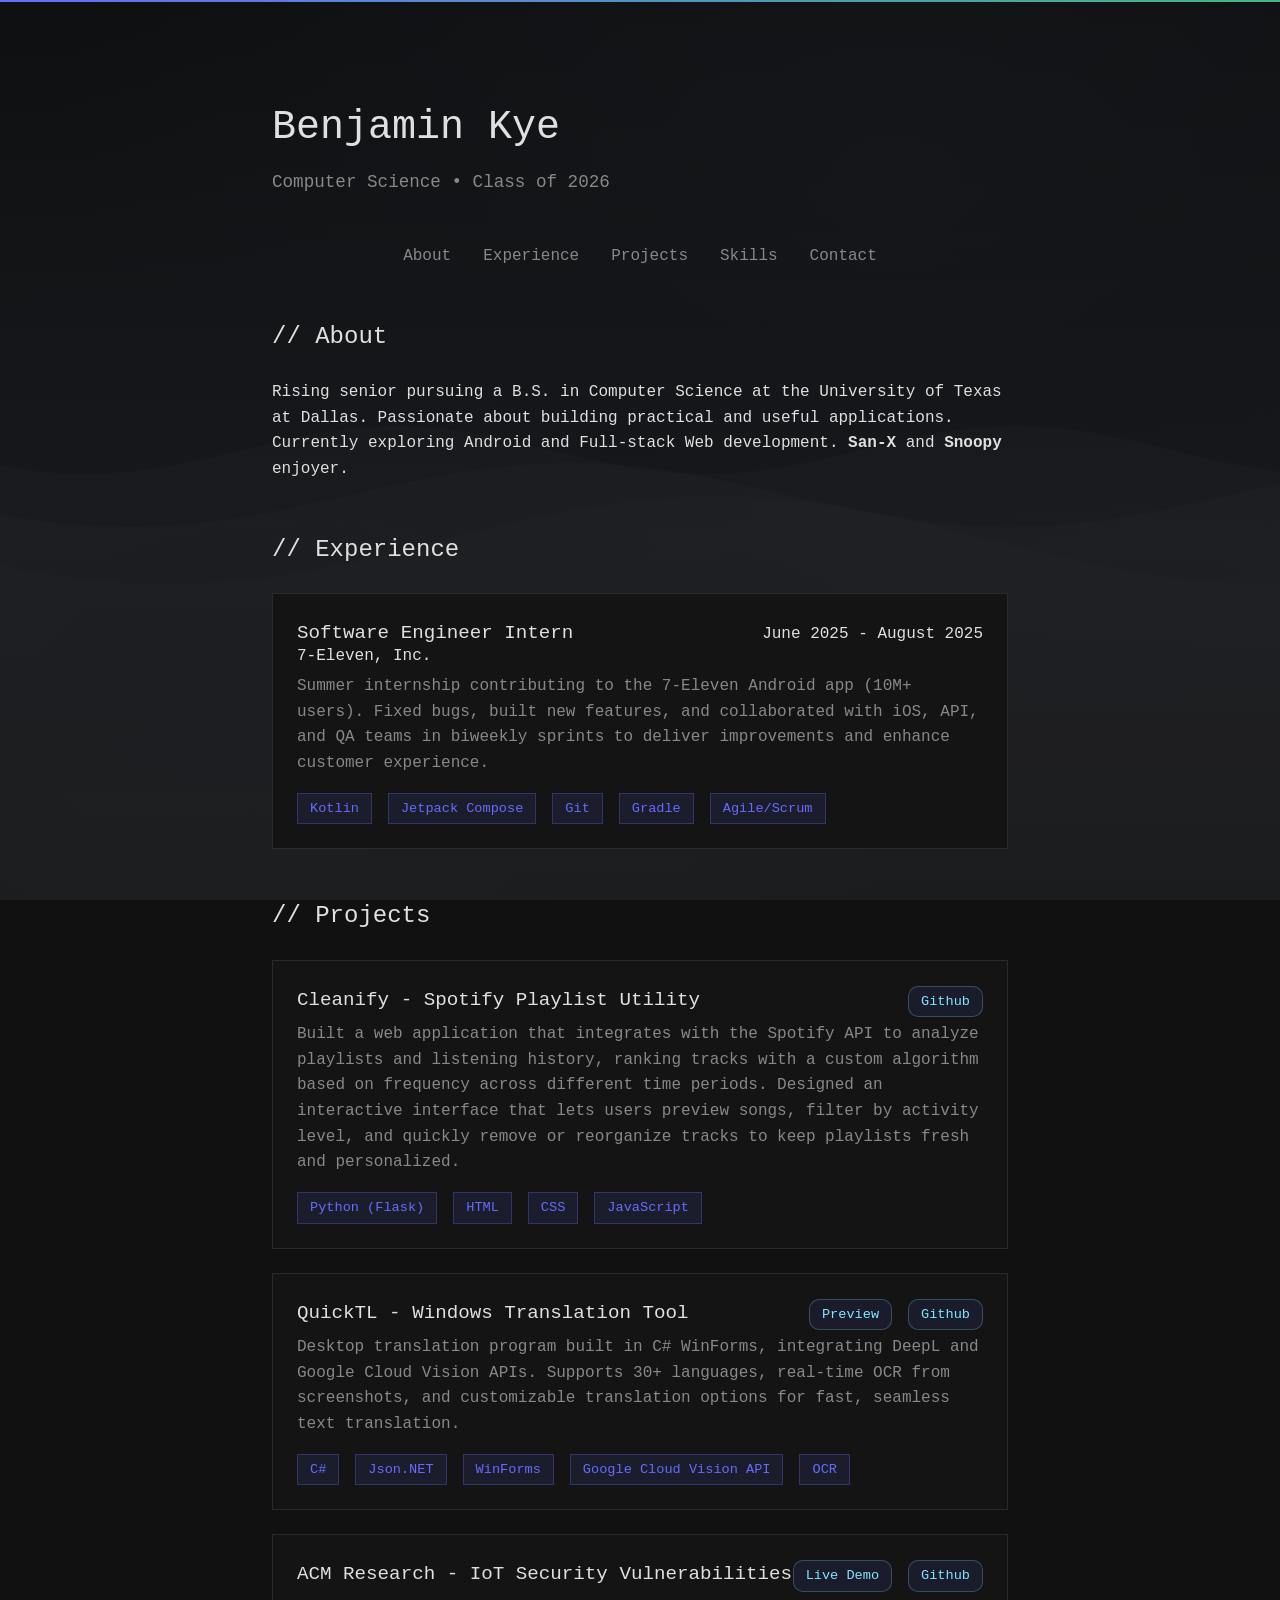
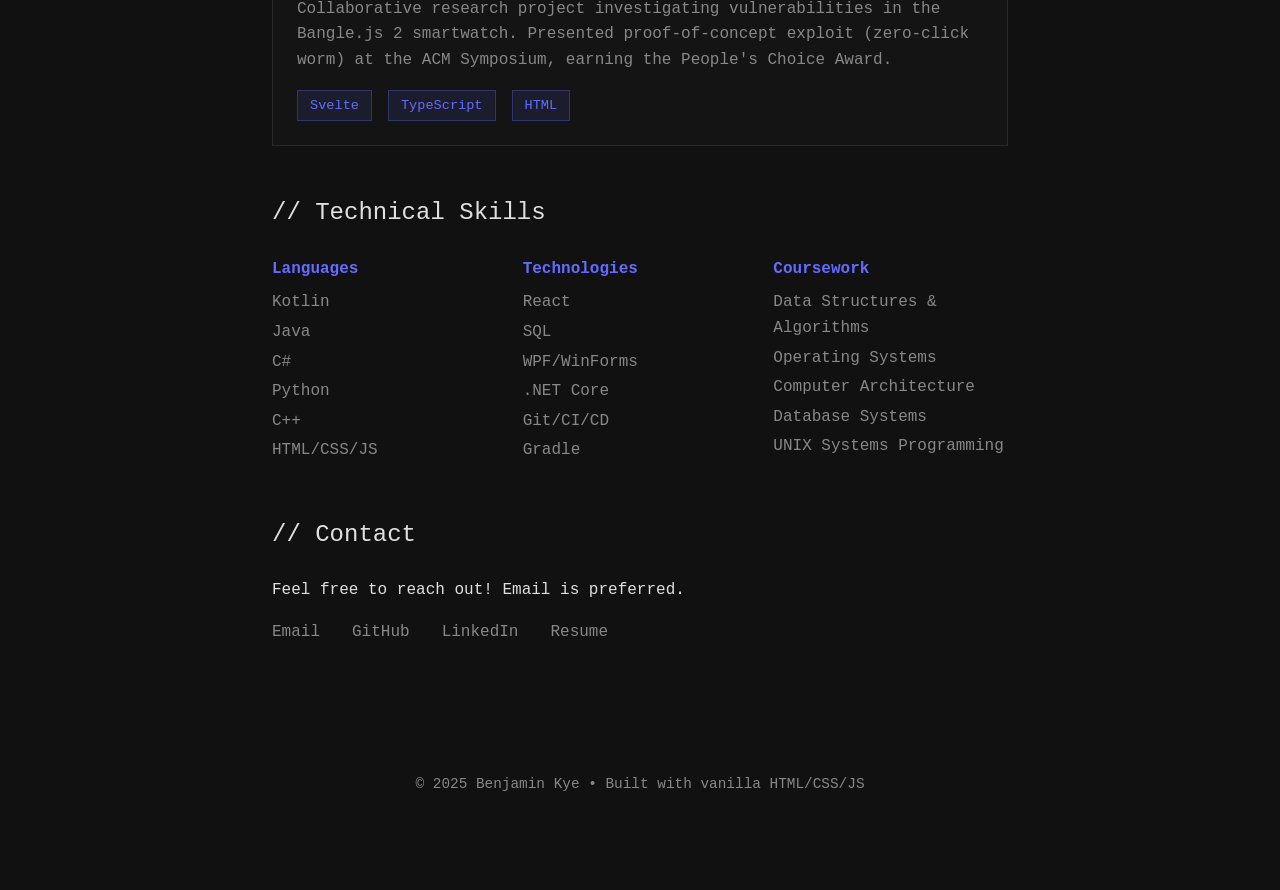
==== commit 1fc59952: "add meta tags" ====
--- a/index.html
+++ b/index.html
@@ -11,10 +11,11 @@
 	<link rel="apple-touch-icon" sizes="180x180" href="/favicons/apple-touch-icon.png" />
 	<meta name="apple-mobile-web-app-title" content="Benjamin Kye" />
 	<link rel="manifest" href="/favicons/site.webmanifest" />
+    <meta name="theme-color" content="#111111"/>
+    <meta name="author" content="Benjamin Kye"/>
 
     <script defer src="/scripts/sparkle.js"></script>
     <script defer src="/scripts/bg.js"></script>
-    <script defer src="/scripts/peek.js"></script>
     <script defer src="/scripts/script.js"></script>
 </head>
 <body>
@@ -36,10 +37,11 @@
 
         <section id="about">
             <h2>// About</h2>
-            <p>Senior at the University of Texas at Dallas pursuing a B.S. in Computer Science. Passionate about building practical and useful 
+            <p>Rising senior pursuing a B.S. in Computer Science at the University of 
+                Texas at Dallas. Passionate about building practical and useful 
                 applications. Currently exploring Android and Full-stack Web development. 
-                <span class="sparkly" id="sanx-text">San-X</span> and 
-                <span class="sparkly" id="snoopy-text">Snoopy</span> 
+                <span class="sparkly">San-X</span> and 
+                <span class="sparkly">Snoopy</span> 
                 enjoyer.</p>
         </section>
 
@@ -62,32 +64,12 @@
                     <span class="tech">Gradle</span>
                     <span class="tech">Agile/Scrum</span>
                 </div>
-                <canvas id="san-x"></canvas>
-                <canvas id="snoopy"></canvas>                
             </div>
         </section>
-        
 
         <section id="projects">
             <h2>// Projects</h2>
             
-            <div class="project">
-                <div class="project-header">
-                    <h3>Whiteboard - Chrome Extension</h3>
-                    <div class="project-buttons">
-                        <a href="https://chromewebstore.google.com/detail/hgoiijmhpdjkmecnlkpdcflgfjebpbhe" target="_blank" class="project-button">Website</a>
-                        <a href="https://github.com/sunnyguan/whiteboard" target="_blank" class="project-button">Github</a>
-                    </div>
-                </div>
-                <p>Took over maintenance of a Chrome extension with 1,000+ users that revamps UT Dallas's eLearning (Blackboard) interface. Migrated the codebase to Manifest V3, resolved bugs, refactored code, and shipped new features that improved student usability.</p>
-                <div class="tech-stack">
-                    <span class="tech">HTML</span>
-                    <span class="tech">CSS</span>
-                    <span class="tech">JavaScript</span>
-                    <span class="tech">Git</span>
-                </div>
-            </div>
-
             <div class="project">
                 <div class="project-header">
                     <h3>Cleanify - Spotify Playlist Utility</h3>
--- a/styles.css
+++ b/styles.css
@@ -18,6 +18,30 @@
     --border: #2a2a2a;
 }
 
+/* Scrollbar styles */
+* {
+    scrollbar-width: thin;
+    scrollbar-color: var(--border) var(--bg-primary);
+}
+
+::-webkit-scrollbar {
+    width: 8px;
+    height: 8px;
+}
+
+::-webkit-scrollbar-track {
+    background: var(--bg-primary);
+}
+
+::-webkit-scrollbar-thumb {
+    background-color: var(--border);
+    border-radius: 4px;
+}
+
+::-webkit-scrollbar-thumb:hover {
+    background-color: #3a3a3a;
+}
+
 body {
     font-family: 'JetBrains Mono', 'Fira Code', 'Consolas', monospace;
     background-color: var(--bg-primary);
@@ -307,6 +331,10 @@
     /* z-index determined by js */
 }
 
+#san-x, #snoopy {
+    pointer-events: none;
+}
+
 @keyframes comeInOut {
     0%   { transform: scale(0); opacity: 0; }
     50%  { transform: scale(1); opacity: 1; }
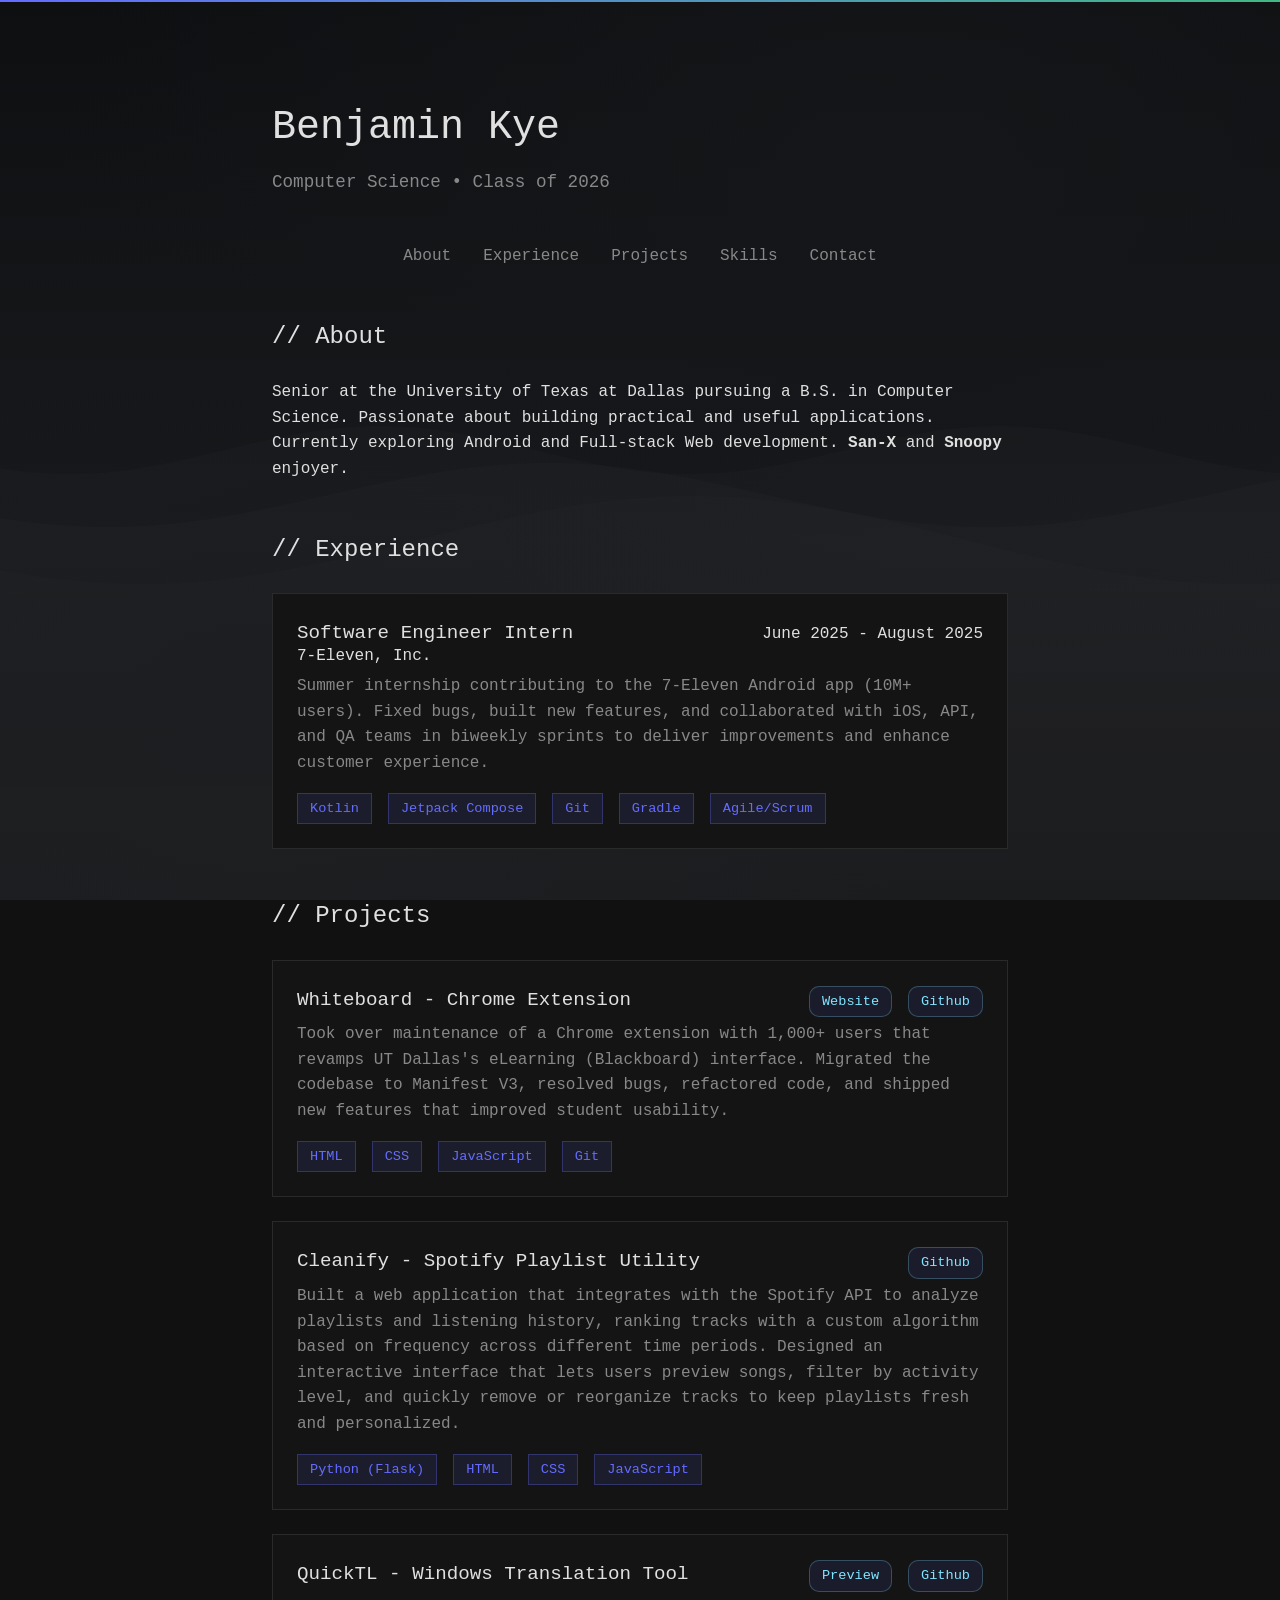
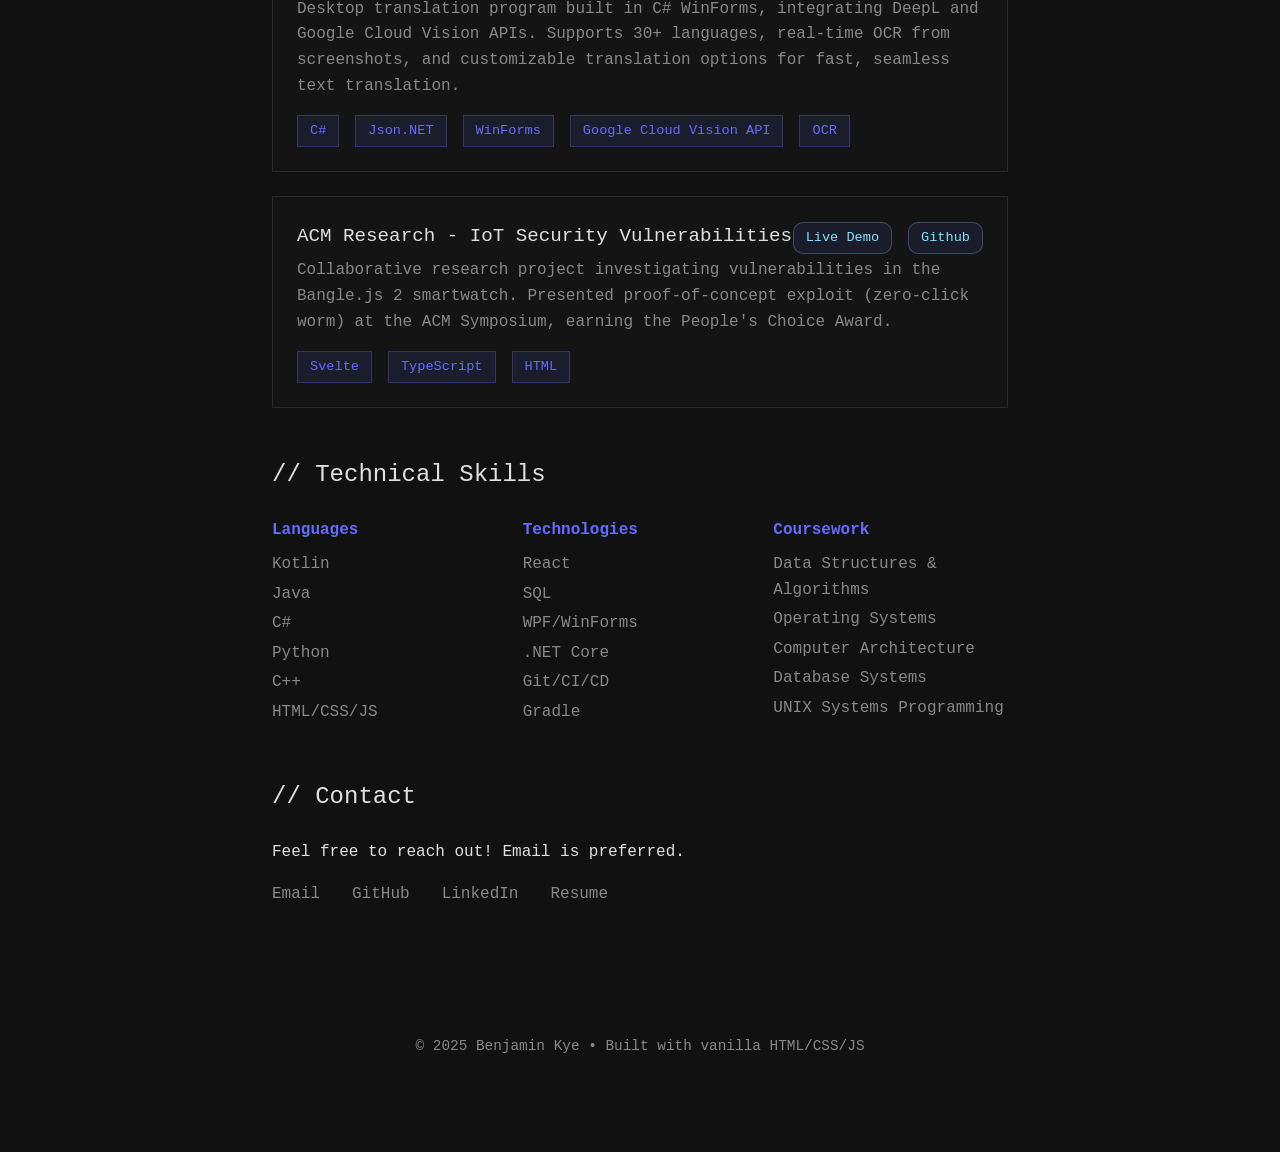
==== commit e76a7e98: "Merge branch 'main' of https://github.com/benjaminkye/benjaminkye.github.io" ====
--- a/index.html
+++ b/index.html
@@ -16,6 +16,7 @@
 
     <script defer src="/scripts/sparkle.js"></script>
     <script defer src="/scripts/bg.js"></script>
+    <script defer src="/scripts/peek.js"></script>
     <script defer src="/scripts/script.js"></script>
 </head>
 <body>
@@ -37,11 +38,10 @@
 
         <section id="about">
             <h2>// About</h2>
-            <p>Rising senior pursuing a B.S. in Computer Science at the University of 
-                Texas at Dallas. Passionate about building practical and useful 
+            <p>Senior at the University of Texas at Dallas pursuing a B.S. in Computer Science. Passionate about building practical and useful 
                 applications. Currently exploring Android and Full-stack Web development. 
-                <span class="sparkly">San-X</span> and 
-                <span class="sparkly">Snoopy</span> 
+                <span class="sparkly" id="sanx-text">San-X</span> and 
+                <span class="sparkly" id="snoopy-text">Snoopy</span> 
                 enjoyer.</p>
         </section>
 
@@ -64,12 +64,32 @@
                     <span class="tech">Gradle</span>
                     <span class="tech">Agile/Scrum</span>
                 </div>
-            </div>
-        </section>
+                <canvas id="san-x"></canvas>
+                <canvas id="snoopy"></canvas>                
+            </div>
+        </section>
+        
 
         <section id="projects">
             <h2>// Projects</h2>
             
+            <div class="project">
+                <div class="project-header">
+                    <h3>Whiteboard - Chrome Extension</h3>
+                    <div class="project-buttons">
+                        <a href="https://chromewebstore.google.com/detail/hgoiijmhpdjkmecnlkpdcflgfjebpbhe" target="_blank" class="project-button">Website</a>
+                        <a href="https://github.com/sunnyguan/whiteboard" target="_blank" class="project-button">Github</a>
+                    </div>
+                </div>
+                <p>Took over maintenance of a Chrome extension with 1,000+ users that revamps UT Dallas's eLearning (Blackboard) interface. Migrated the codebase to Manifest V3, resolved bugs, refactored code, and shipped new features that improved student usability.</p>
+                <div class="tech-stack">
+                    <span class="tech">HTML</span>
+                    <span class="tech">CSS</span>
+                    <span class="tech">JavaScript</span>
+                    <span class="tech">Git</span>
+                </div>
+            </div>
+
             <div class="project">
                 <div class="project-header">
                     <h3>Cleanify - Spotify Playlist Utility</h3>
